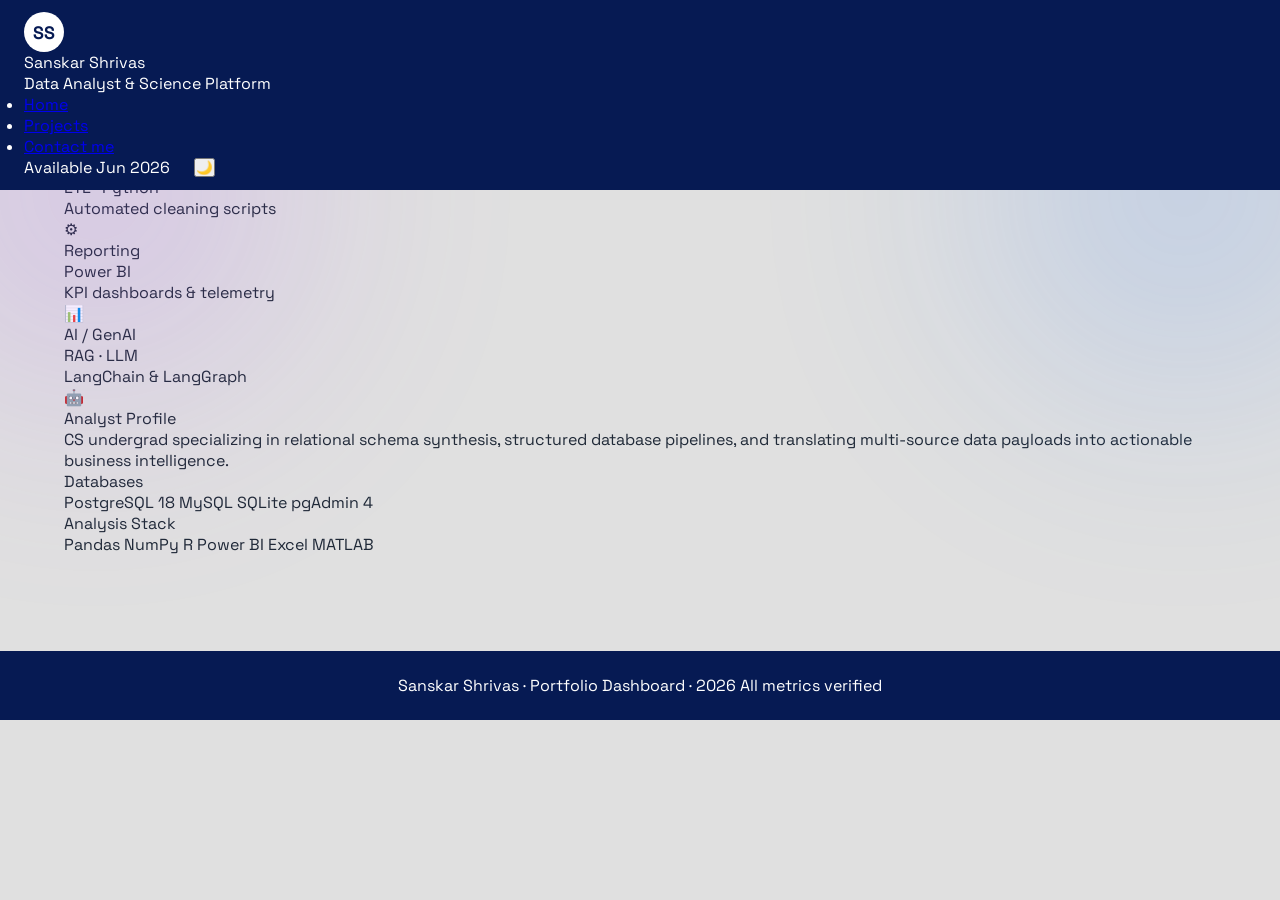
==== index.html @ 473668d7 "Add files via upload" ====
<!DOCTYPE html>
<html lang="en">
<head>
  <meta charset="UTF-8"/>
  <meta name="viewport" content="width=device-width, initial-scale=1.0"/>
  <title>Sanskar Shrivas — Home</title>
  <link href="https://fonts.googleapis.com/css2?family=Space+Grotesk:wght@300;400;500;600;700&family=JetBrains+Mono:wght@300;400;500;700&display=swap" rel="stylesheet"/>
  <link rel="stylesheet" href="style.css"/>
</head>
<body>

  <div class="floating-orb orb1"></div>
  <div class="floating-orb orb2"></div>

  <header class="site-header">
    <div class="header-container">
      <div class="site-branding">
        <div class="avatar">SS</div>
        <div class="branding-text">
          <div class="site-title">Sanskar Shrivas</div>
          <div class="site-subtitle">Data Analyst &amp; Science Platform</div>
        </div>
      </div>
      <nav class="main-navigation" aria-label="Main navigation">
        <ul class="nav-list">
          <li><a href="index.html" class="nav-link">Home</a></li>
          <li><a href="projects.html" class="nav-link">Projects</a></li>
          <li><a href="contacts.html" class="nav-link">Contact me</a></li>
        </ul>
      </nav>
      <div class="header-right">
        <div class="availability-badge">
          <span class="status-indicator"></span>
          Available Jun 2026
        </div>
        <button class="theme-toggle" id="themeToggle" aria-label="Toggle theme" title="Toggle theme">🌙</button>
      </div>
    </div>
  </header>

  <main class="main-content">

    <!-- KPI ROW -->
    <section class="metrics-section" aria-label="Key metrics">
      <div class="metrics-grid">
        <div class="metric-card">
          <div class="metric-label">Database</div>
          <div class="metric-value">PostgreSQL</div>
          <div class="metric-sub">Multi-schema &amp; indexing</div>
          <div class="metric-icon">🗄</div>
        </div>
        <div class="metric-card">
          <div class="metric-label">Pipeline</div>
          <div class="metric-value">ETL · Python</div>
          <div class="metric-sub">Automated cleaning scripts</div>
          <div class="metric-icon">⚙</div>
        </div>
        <div class="metric-card">
          <div class="metric-label">Reporting</div>
          <div class="metric-value">Power BI</div>
          <div class="metric-sub">KPI dashboards &amp; telemetry</div>
          <div class="metric-icon">📊</div>
        </div>
        <div class="metric-card">
          <div class="metric-label">AI / GenAI</div>
          <div class="metric-value">RAG · LLM</div>
          <div class="metric-sub">LangChain &amp; LangGraph</div>
          <div class="metric-icon">🤖</div>
        </div>
      </div>
    </section>

    <!-- ANALYST PROFILE -->
    <aside class="profile-section" aria-label="Analyst profile">
      <div class="section-title">Analyst Profile</div>
      <p class="profile-description">
        CS undergrad specializing in relational schema synthesis, structured database pipelines, and translating multi-source data payloads into actionable business intelligence.
      </p>

      <div class="skill-group">
        <div class="skill-group-label">Databases</div>
        <div class="skill-tags">
          <span class="skill-tag">PostgreSQL 18</span>
          <span class="skill-tag">MySQL</span>
          <span class="skill-tag">SQLite</span>
          <span class="skill-tag">pgAdmin 4</span>
        </div>
      </div>

      <div class="skill-group">
        <div class="skill-group-label">Analysis Stack</div>
        <div class="skill-tags">
          <span class="skill-tag">Pandas</span>
          <span class="skill-tag">NumPy</span>
          <span class="skill-tag">R</span>
          <span class="skill-tag">Power BI</span>
          <span class="skill-tag">Excel</span>
          <span class="skill-tag">MATLAB</span>
        </div>
      </div>
    </aside>

  </main>

  <footer class="site-footer">
    <div class="footer-content">
      <span class="footer-text">Sanskar Shrivas · Portfolio Dashboard · 2026</span>
      <span class="footer-subtext">All metrics verified</span>
    </div>
  </footer>

  <script src="Script.js"></script>
</body>
</html>
---- style.css ----
/* ===== RESET ===== */
* {
  margin: 0;
  padding: 0;
  box-sizing: border-box;
}

/* ===== VARIABLES ===== */
:root {
  --royal-blue: #061a53;
  --royal-blue-dark: #3a4158;
  --grey-bg: #e0e0e0;
  --card-bg: #ffffff;
  --text-primary: #1f2937;
  --text-secondary: #6b7280;
  --text-dim: #9ca3af;
  --border-color: #d1d5db;
  --badge-etl: #4169e1;
  --badge-sql: #10b981;
  --badge-corr: #a855f7;
  --status-live: #bbf7d0;
  --status-live-text: #166534;
  --status-done: #bfdbfe;
  --status-done-text: #1e40af;
}

html.dark {
  --grey-bg: #1e293b;
  --card-bg: #334159;
  --text-primary: #f1f5f9;
  --text-secondary: #94a3b8;
  --text-dim: #6b7280;
  --border-color: #475569;
  --status-live: #4ade80;
  --status-live-text: #166534;
  --status-done: #60a5fa;
  --status-done-text: #1e40af;
}

/* ===== BODY ===== */
body {
  background-color: var(--grey-bg);
  font-family: 'Space Grotesk', sans-serif;
  color: var(--text-primary);
  min-height: 100vh;
  position: relative;
  padding-top: 72px;
  overflow-x: hidden;
}

main {
  max-width: 1200px;
  margin: 0 auto;
  padding: 0 1.5rem;
  padding-bottom: 4rem;
}

/* ===== FLOATING ORBS ===== */
.floating-orb {
  position: fixed;
  top: 0;
  width: 384px;
  height: 384px;
  border-radius: 9999px;
  filter: blur(128px);
  opacity: 0.2;
  z-index: 0;
  animation: blob 20s ease-in-out 0s infinite;
}

html.dark .floating-orb {
  opacity: 0.1;
}

.orb1 {
  left: 0;
  transform: translateX(-25%) scale(1);
  background-color: #a855f7;
  animation-delay: 2s;
  animation-duration: 18s;
}

.orb2 {
  right: 0;
  transform: translateX(25%) scale(1);
  background-color: #3b82f6;
  animation-delay: 4s;
  animation-duration: 22s;
}

@keyframes blob {
  0%, 100% { transform: scale(1) translateY(0); }
  33% { transform: scale(1.1) translateY(-10px); }
  66% { transform: scale(0.9) translateY(10px); }
}

@keyframes pulse {
  0%, 100% { opacity: 1; }
  50% { opacity: 0.5; }
}

/* ===== HEADER / NAV ===== */
header {
  background-color: var(--royal-blue);
  color: #ffffff;
  padding: 0.75rem 1.5rem;
  position: fixed;
  top: 0;
  left: 0;
  right: 0;
  z-index: 50;
  display: flex;
  justify-content: space-between;
  align-items: center;
}

.header-inner {
  width: 100%;
  max-width: 1200px;
  margin: 0 auto;
  display: flex;
  justify-content: space-between;
  align-items: center;
}

.header-left {
  display: flex;
  align-items: center;
  gap: 1rem;
}

.avatar {
  width: 40px;
  height: 40px;
  background-color: #ffffff;
  border-radius: 9999px;
  display: flex;
  align-items: center;
  justify-content: center;
  font-weight: 700;
  color: var(--royal-blue);
  font-size: 1.125rem;
}

.name {
  font-size: 1.25rem;
  font-weight: 700;
}

.title-tag {
  font-size: 0.875rem;
  opacity: 0.8;
}

.header-right {
  display: flex;
  align-items: center;
  gap: 1.5rem;
}

.nav-links {
  display: flex;
  gap: 1.5rem;
}

.nav-links a {
  color: #ffffff;
  text-decoration: none;
  font-size: 0.95rem;
  transition: color 0.2s;
}

.nav-links a:hover {
  color: #d2e0ff;
}

.status-badge {
  background-color: #68d391;
  color: #1f2937;
  padding: 0.375rem 0.875rem;
  border-radius: 9999px;
  font-size: 0.8rem;
  font-weight: 500;
  display: flex;
  align-items: center;
  gap: 0.375rem;
}

.status-dot {
  width: 8px;
  height: 8px;
  background-color: #16a34a;
  border-radius: 50%;
  animation: pulse 2s infinite;
}

.theme-btn {
  background: none;
  border: none;
  color: #ffffff;
  font-size: 1.25rem;
  cursor: pointer;
  width: 36px;
  height: 36px;
  display: flex;
  align-items: center;
  justify-content: center;
  transition: color 0.2s;
}

.theme-btn:hover {
  color: #d2e0ff;
}

/* ===== PANEL ===== */
.panel {
  background-color: var(--card-bg);
  border-radius: 12px;
  padding: 2rem;
  box-shadow: 0 10px 25px rgba(0, 0, 0, 0.08);
  border: 1px solid var(--border-color);
  margin-bottom: 2rem;
  position: relative;
  z-index: 1;
}

.panel-title {
  font-size: 1.25rem;
  font-weight: 700;
  color: var(--royal-blue);
  margin-bottom: 1.5rem;
  padding-bottom: 0.5rem;
  border-bottom: 2px solid var(--royal-blue);
}

.panel-title.no-border-bottom {
  border-bottom: none;
  padding-bottom: 0;
  margin-bottom: 1.5rem;
}

/* ===== KPI CARDS ===== */
.kpi-row {
  display: grid;
  grid-template-columns: repeat(auto-fit, minmax(240px, 1fr));
  gap: 1.5rem;
  margin-bottom: 3rem;
}

.kpi-card {
  background-color: var(--card-bg);
  border-radius: 12px;
  padding: 1.5rem;
  box-shadow: 0 10px 25px rgba(0, 0, 0, 0.08);
  border: 1px solid var(--border-color);
  position: relative;
  overflow: hidden;
  transition: transform 0.2s, box-shadow 0.2s;
  z-index: 1;
}

.kpi-card:hover {
  transform: translateY(-2px);
  box-shadow: 0 12px 30px rgba(0, 0, 0, 0.12);
}

.kpi-label {
  font-size: 0.825rem;
  font-weight: 500;
  color: var(--text-secondary);
  margin-bottom: 0.25rem;
}

.kpi-value {
  font-size: 1.5rem;
  font-weight: 700;
  color: var(--royal-blue);
  margin-bottom: 0.25rem;
}

.kpi-sub {
  font-size: 0.725rem;
  color: var(--text-secondary);
  font-family: 'JetBrains Mono', monospace;
}

.kpi-icon {
  position: absolute;
  top: 1rem;
  right: 1rem;
  font-size: 1.75rem;
  opacity: 0.12;
}

/* ===== PROFILE ===== */
.profile-bio {
  color: var(--text-primary);
  margin-bottom: 1.5rem;
  line-height: 1.6;
}

.tag-group {
  margin-bottom: 1.5rem;
}

.tag-group-label {
  font-size: 0.825rem;
  font-weight: 500;
  color: var(--text-secondary);
  margin-bottom: 0.5rem;
}

.tags {
  display: flex;
  flex-wrap: wrap;
  gap: 0.5rem;
}

.tag {
  background-color: rgba(65, 105, 230, 0.1);
  color: var(--royal-blue);
  padding: 0.25rem 0.875rem;
  border-radius: 9999px;
  font-size: 0.725rem;
  font-weight: 600;
}

/* ===== CONTACT LIST ===== */
.contact-list {
  list-style: none;
  padding: 0;
}

.contact-list li {
  display: flex;
  align-items: center;
  gap: 0.75rem;
  margin-bottom: 0.75rem;
  color: var(--text-primary);
}

.contact-list li a {
  color: var(--royal-blue);
  text-decoration: none;
  transition: text-decoration 0.2s;
}

.contact-list li a:hover {
  text-decoration: underline;
}

.contact-icon {
  font-size: 1.125rem;
  min-width: 1.5rem;
  text-align: center;
}

/* ===== PROJECT EXPLORER ===== */
.filter-row {
  display: flex;
  gap: 0.5rem;
  margin-bottom: 1rem;
}

.filter-btn {
  padding: 0.5rem 1rem;
  border-radius: 8px;
  font-size: 0.825rem;
  font-weight: 500;
  border: none;
  cursor: pointer;
  background-color: #f3f4f6;
  color: #374151;
  transition: background-color 0.2s;
}

.filter-btn:hover {
  background-color: #e5e7eb;
}

.filter-btn.active {
  background-color: var(--royal-blue);
  color: #ffffff;
}

html.dark .filter-btn:not(.active) {
  background-color: #374159;
  color: #e5e7eb;
}

html.dark .filter-btn:not(.active):hover {
  background-color: #4b5563;
}

.table-wrap {
  overflow-x: auto;
}

.project-table {
  width: 100%;
  border-collapse: collapse;
}

.project-table thead th {
  text-align: left;
  padding: 0.75rem 1rem;
  font-size: 0.725rem;
  font-weight: 500;
  color: var(--text-dim);
  font-family: 'JetBrains Mono', monospace;
  background-color: rgba(65, 105, 230, 0.1);
  text-transform: uppercase;
  letter-spacing: 0.04em;
}

.project-table td {
  padding: 0.75rem 1rem;
  border-bottom: 1px solid var(--border-color);
  font-size: 0.875rem;
}

.project-table tbody tr {
  cursor: pointer;
  transition: background-color 0.15s;
}

.project-table tbody tr:hover {
  background-color: rgba(65, 105, 230, 0.04);
}

.project-table tbody tr.selected {
  background-color: rgba(65, 105, 230, 0.1);
}

.project-table .row-title {
  font-weight: 500;
  color: var(--royal-blue);
}

.badge {
  display: inline-block;
  padding: 0.25rem 0.625rem;
  border-radius: 4px;
  font-size: 0.7rem;
  font-weight: 600;
}

.badge-etl {
  background-color: var(--badge-etl);
  color: #ffffff;
}

.badge-sql {
  background-color: var(--badge-sql);
  color: #ffffff;
}

.badge-corr {
  background-color: var(--badge-corr);
  color: #ffffff;
}

.project-viewer {
  background-color: #f9fafb;
  border-radius: 12px;
  padding: 1.5rem;
  margin-top: 2rem;
  border: 1px solid var(--border-color);
}

html.dark .project-viewer {
  background-color: #1e293b;
}

.viewer-name {
  font-size: 1.25rem;
  font-weight: 700;
  color: var(--royal-blue);
  margin-bottom: 0.5rem;
}

.viewer-desc {
  color: var(--text-primary);
  margin-bottom: 1rem;
  line-height: 1.6;
}

.viewer-bullets {
  list-style: disc inside;
  font-size: 0.8rem;
  color: var(--text-primary);
  line-height: 1.6;
  font-family: 'JetBrains Mono', monospace;
}

.viewer-bullets li {
  margin-bottom: 0.375rem;
}

/* Add bullet hint */
.project-explorer .hint {
  font-size: 0.66rem;
  color: var(--text-dim);
  font-family: 'JetBrains Mono', monospace;
  margin-bottom: 0.75rem;
}

/* ===== EXPERIENCE ===== */
.exp-item {
  display: flex;
  flex-direction: column;
  gap: 1.5rem;
  margin-bottom: 2rem;
  padding-bottom: 2rem;
  border-bottom: 1px solid var(--border-color);
}

.exp-item:last-child {
  border-bottom: none;
  margin-bottom: 0;
  padding-bottom: 0;
}

.exp-left {
  min-width: 160px;
}

.exp-company {
  font-size: 1.125rem;
  font-weight: 700;
  color: var(--royal-blue);
}

.exp-role {
  font-size: 0.825rem;
  color: var(--text-secondary);
  margin-top: 0.25rem;
}

.exp-status {
  display: inline-block;
  padding: 0.25rem 0.75rem;
  border-radius: 9999px;
  font-size: 0.725rem;
  font-weight: 500;
  margin-top: 0.5rem;
  width: fit-content;
}

.exp-status.live {
  background-color: var(--status-live);
  color: var(--status-live-text);
}

.exp-status.done {
  background-color: var(--status-done);
  color: var(--status-done-text);
}

.exp-detail {
  flex: 1;
}

.exp-timeline {
  font-size: 0.825rem;
  color: var(--text-secondary);
  font-family: 'JetBrains Mono', monospace;
  margin-bottom: 0.75rem;
}

.exp-bullets {
  list-style: disc inside;
  font-size: 0.85rem;
  color: var(--text-primary);
  line-height: 1.6;
}

.exp-bullets li {
  margin-bottom: 0.375rem;
}

@media (min-width: 640px) {
  .exp-item {
    flex-direction: row;
  }
}

/* ===== CERTIFICATIONS ===== */
.cert-item {
  display: flex;
  align-items: flex-start;
  gap: 1rem;
  margin-bottom: 1rem;
}

.cert-icon {
  font-size: 1.25rem;
  min-width: 24px;
  text-align: center;
}

.cert-info {
  flex: 1;
}

.cert-name {
  font-weight: 700;
  color: var(--royal-blue);
  margin-bottom: 0.25rem;
}

.cert-org {
  font-size: 0.825rem;
  color: var(--text-secondary);
}

/* ===== EDUCATION ===== */
.edu-item {
  margin-bottom: 1.5rem;
}

.edu-item:last-child {
  margin-bottom: 0;
}

.edu-level {
  font-size: 0.825rem;
  font-weight: 500;
  color: var(--royal-blue);
  margin-bottom: 0.25rem;
}

.edu-degree {
  font-weight: 700;
  font-size: 1.125rem;
  margin-bottom: 0.25rem;
}

.edu-school {
  font-size: 0.825rem;
  color: var(--text-secondary);
}

.edu-core {
  font-size: 0.725rem;
  color: var(--text-secondary);
  font-family: 'JetBrains Mono', monospace;
  margin-top: 0.25rem;
}

/* ===== BOTTOM GRID ===== */
.bottom-grid {
  display: grid;
  grid-template-columns: 1fr;
  gap: 2rem;
}

@media (min-width: 1024px) {
  .bottom-grid {
    grid-template-columns: 1fr 1fr;
  }
}

/* ===== FOOTER ===== */
footer {
  background-color: var(--royal-blue);
  color: #ffffff;
  text-align: center;
  padding: 1.5rem;
  margin-top: 2rem;
}

footer .footer-line {
  display: block;
}

footer .footer-line.text-sm {
  font-size: 0.825rem;
  opacity: 0.8;
  margin-top: 0.25rem;
}
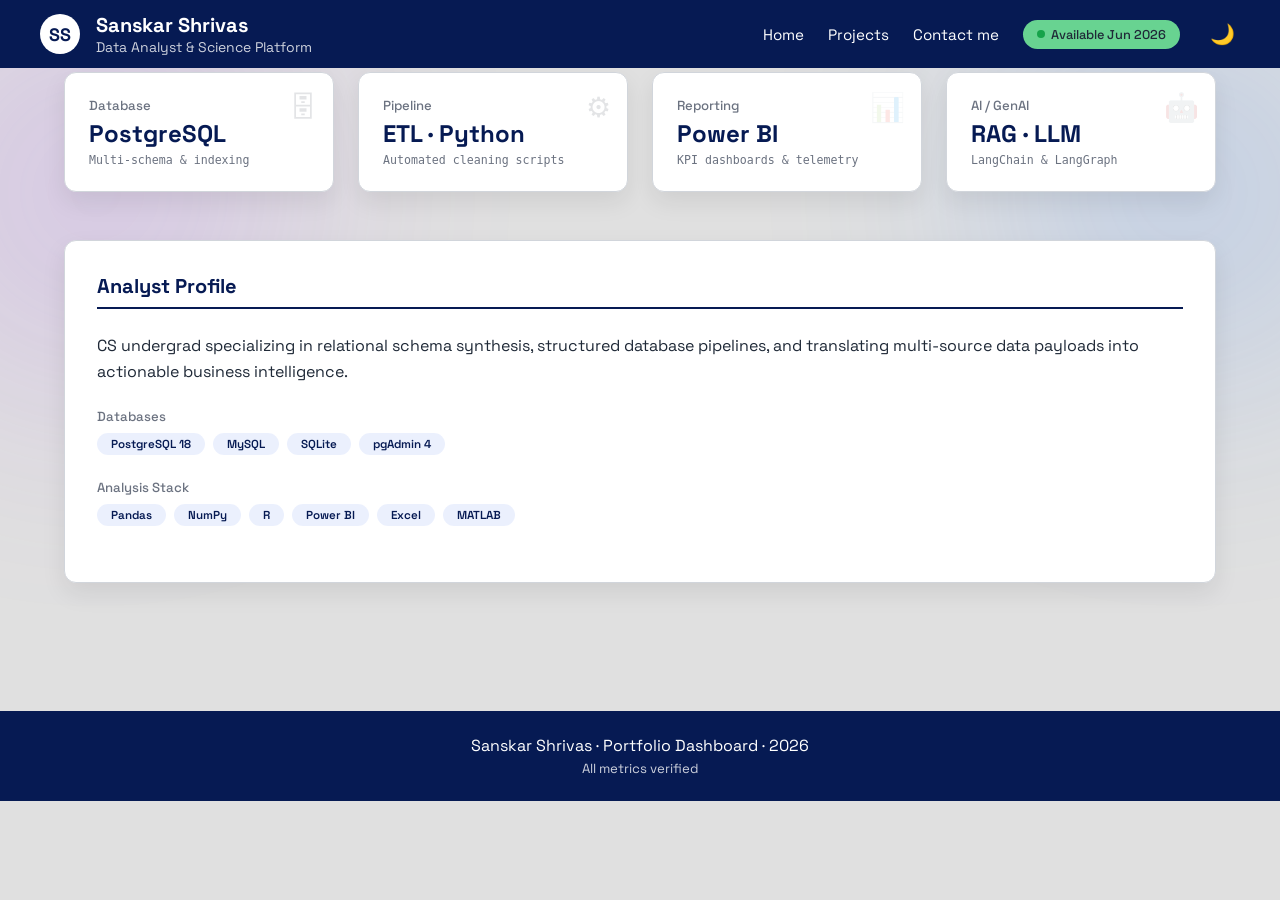
==== commit d869d6fd: "Add files via upload" ====
--- a/index.html
+++ b/index.html
@@ -1,5 +1,5 @@
 <!DOCTYPE html>
-<html lang="en">
+<html lang="en" class="scroll-smooth">
 <head>
   <meta charset="UTF-8"/>
   <meta name="viewport" content="width=device-width, initial-scale=1.0"/>
@@ -12,101 +12,95 @@
   <div class="floating-orb orb1"></div>
   <div class="floating-orb orb2"></div>
 
-  <header class="site-header">
-    <div class="header-container">
-      <div class="site-branding">
+  <header>
+    <div class="header-inner">
+      <div class="header-left">
         <div class="avatar">SS</div>
-        <div class="branding-text">
-          <div class="site-title">Sanskar Shrivas</div>
-          <div class="site-subtitle">Data Analyst &amp; Science Platform</div>
+        <div>
+          <div class="name">Sanskar Shrivas</div>
+          <div class="title-tag">Data Analyst &amp; Science Platform</div>
         </div>
       </div>
-      <nav class="main-navigation" aria-label="Main navigation">
-        <ul class="nav-list">
-          <li><a href="index.html" class="nav-link">Home</a></li>
-          <li><a href="projects.html" class="nav-link">Projects</a></li>
-          <li><a href="contacts.html" class="nav-link">Contact me</a></li>
-        </ul>
-      </nav>
       <div class="header-right">
-        <div class="availability-badge">
-          <span class="status-indicator"></span>
+        <div class="nav-links">
+          <a href="index.html">Home</a>
+          <a href="projects.html">Projects</a>
+          <a href="contacts.html">Contact me</a>
+        </div>
+        <div class="status-badge">
+          <span class="status-dot"></span>
           Available Jun 2026
         </div>
-        <button class="theme-toggle" id="themeToggle" aria-label="Toggle theme" title="Toggle theme">🌙</button>
+        <button class="theme-btn" id="themeToggle" aria-label="Toggle theme" title="Toggle theme">🌙</button>
       </div>
     </div>
   </header>
 
-  <main class="main-content">
+  <main>
 
     <!-- KPI ROW -->
-    <section class="metrics-section" aria-label="Key metrics">
-      <div class="metrics-grid">
-        <div class="metric-card">
-          <div class="metric-label">Database</div>
-          <div class="metric-value">PostgreSQL</div>
-          <div class="metric-sub">Multi-schema &amp; indexing</div>
-          <div class="metric-icon">🗄</div>
-        </div>
-        <div class="metric-card">
-          <div class="metric-label">Pipeline</div>
-          <div class="metric-value">ETL · Python</div>
-          <div class="metric-sub">Automated cleaning scripts</div>
-          <div class="metric-icon">⚙</div>
-        </div>
-        <div class="metric-card">
-          <div class="metric-label">Reporting</div>
-          <div class="metric-value">Power BI</div>
-          <div class="metric-sub">KPI dashboards &amp; telemetry</div>
-          <div class="metric-icon">📊</div>
-        </div>
-        <div class="metric-card">
-          <div class="metric-label">AI / GenAI</div>
-          <div class="metric-value">RAG · LLM</div>
-          <div class="metric-sub">LangChain &amp; LangGraph</div>
-          <div class="metric-icon">🤖</div>
-        </div>
+    <section class="kpi-row" aria-label="Key metrics">
+      <div class="kpi-card">
+        <div class="kpi-label">Database</div>
+        <div class="kpi-value">PostgreSQL</div>
+        <div class="kpi-sub">Multi-schema &amp; indexing</div>
+        <div class="kpi-icon">🗄</div>
+      </div>
+      <div class="kpi-card">
+        <div class="kpi-label">Pipeline</div>
+        <div class="kpi-value">ETL · Python</div>
+        <div class="kpi-sub">Automated cleaning scripts</div>
+        <div class="kpi-icon">⚙</div>
+      </div>
+      <div class="kpi-card">
+        <div class="kpi-label">Reporting</div>
+        <div class="kpi-value">Power BI</div>
+        <div class="kpi-sub">KPI dashboards &amp; telemetry</div>
+        <div class="kpi-icon">📊</div>
+      </div>
+      <div class="kpi-card">
+        <div class="kpi-label">AI / GenAI</div>
+        <div class="kpi-value">RAG · LLM</div>
+        <div class="kpi-sub">LangChain &amp; LangGraph</div>
+        <div class="kpi-icon">🤖</div>
       </div>
     </section>
 
     <!-- ANALYST PROFILE -->
-    <aside class="profile-section" aria-label="Analyst profile">
-      <div class="section-title">Analyst Profile</div>
-      <p class="profile-description">
+    <aside class="panel" aria-label="Analyst profile">
+      <div class="panel-title">Analyst Profile</div>
+      <p class="profile-bio">
         CS undergrad specializing in relational schema synthesis, structured database pipelines, and translating multi-source data payloads into actionable business intelligence.
       </p>
 
-      <div class="skill-group">
-        <div class="skill-group-label">Databases</div>
-        <div class="skill-tags">
-          <span class="skill-tag">PostgreSQL 18</span>
-          <span class="skill-tag">MySQL</span>
-          <span class="skill-tag">SQLite</span>
-          <span class="skill-tag">pgAdmin 4</span>
+      <div class="tag-group">
+        <div class="tag-group-label">Databases</div>
+        <div class="tags">
+          <span class="tag">PostgreSQL 18</span>
+          <span class="tag">MySQL</span>
+          <span class="tag">SQLite</span>
+          <span class="tag">pgAdmin 4</span>
         </div>
       </div>
 
-      <div class="skill-group">
-        <div class="skill-group-label">Analysis Stack</div>
-        <div class="skill-tags">
-          <span class="skill-tag">Pandas</span>
-          <span class="skill-tag">NumPy</span>
-          <span class="skill-tag">R</span>
-          <span class="skill-tag">Power BI</span>
-          <span class="skill-tag">Excel</span>
-          <span class="skill-tag">MATLAB</span>
+      <div class="tag-group">
+        <div class="tag-group-label">Analysis Stack</div>
+        <div class="tags">
+          <span class="tag">Pandas</span>
+          <span class="tag">NumPy</span>
+          <span class="tag">R</span>
+          <span class="tag">Power BI</span>
+          <span class="tag">Excel</span>
+          <span class="tag">MATLAB</span>
         </div>
       </div>
     </aside>
 
   </main>
 
-  <footer class="site-footer">
-    <div class="footer-content">
-      <span class="footer-text">Sanskar Shrivas · Portfolio Dashboard · 2026</span>
-      <span class="footer-subtext">All metrics verified</span>
-    </div>
+  <footer>
+    <span class="footer-line">Sanskar Shrivas · Portfolio Dashboard · 2026</span>
+    <span class="footer-line text-sm">All metrics verified</span>
   </footer>
 
   <script src="Script.js"></script>
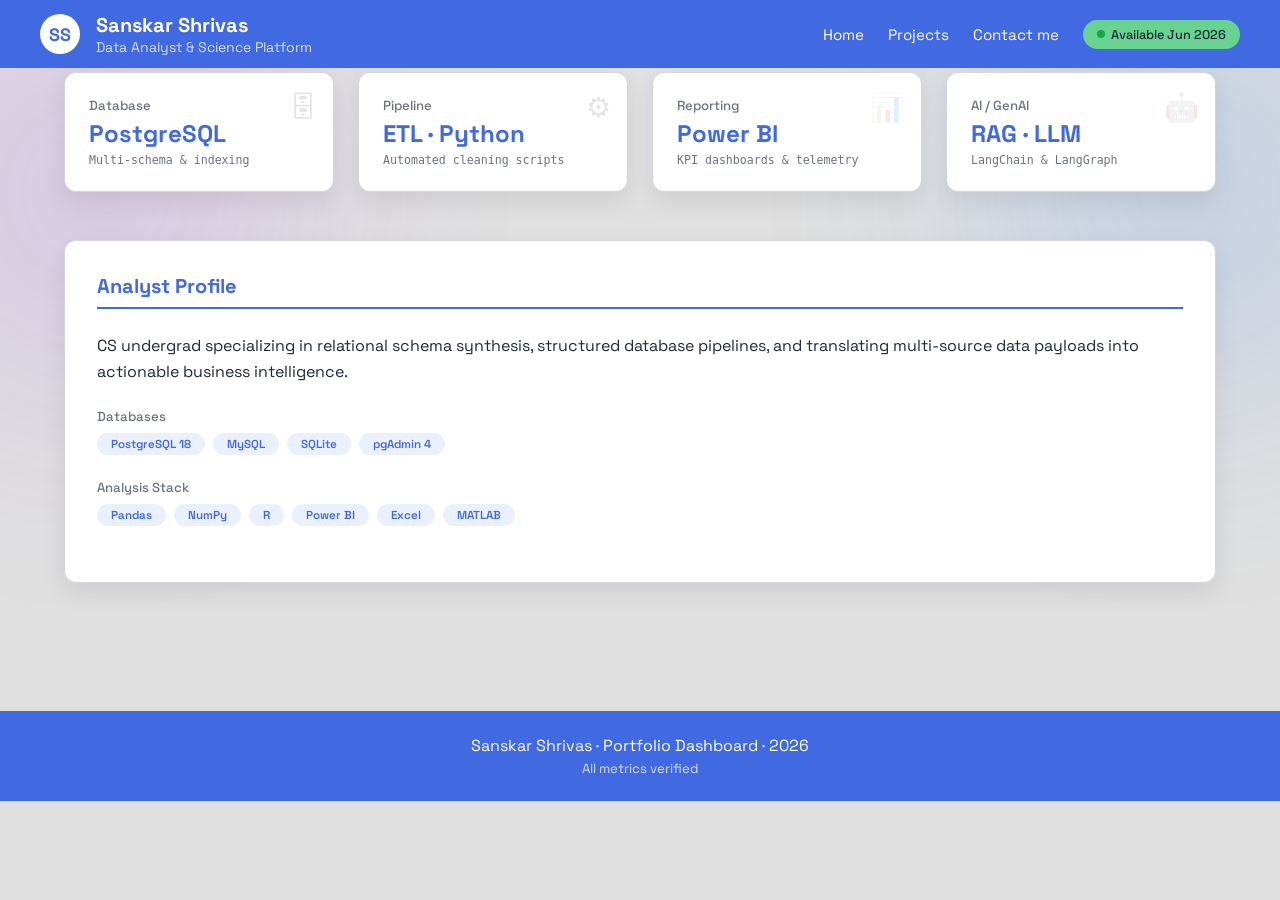
==== commit d4173dad: "Remove theme toggle button from header" ====
--- a/index.html
+++ b/index.html
@@ -31,7 +31,6 @@
           <span class="status-dot"></span>
           Available Jun 2026
         </div>
-        <button class="theme-btn" id="themeToggle" aria-label="Toggle theme" title="Toggle theme">🌙</button>
       </div>
     </div>
   </header>
--- a/style.css
+++ b/style.css
@@ -7,8 +7,8 @@
 
 /* ===== VARIABLES ===== */
 :root {
-  --royal-blue: #061a53;
-  --royal-blue-dark: #3a4158;
+  --royal-blue: #4169e1;
+  --royal-blue-dark: #3255c7;
   --grey-bg: #e0e0e0;
   --card-bg: #ffffff;
   --text-primary: #1f2937;
